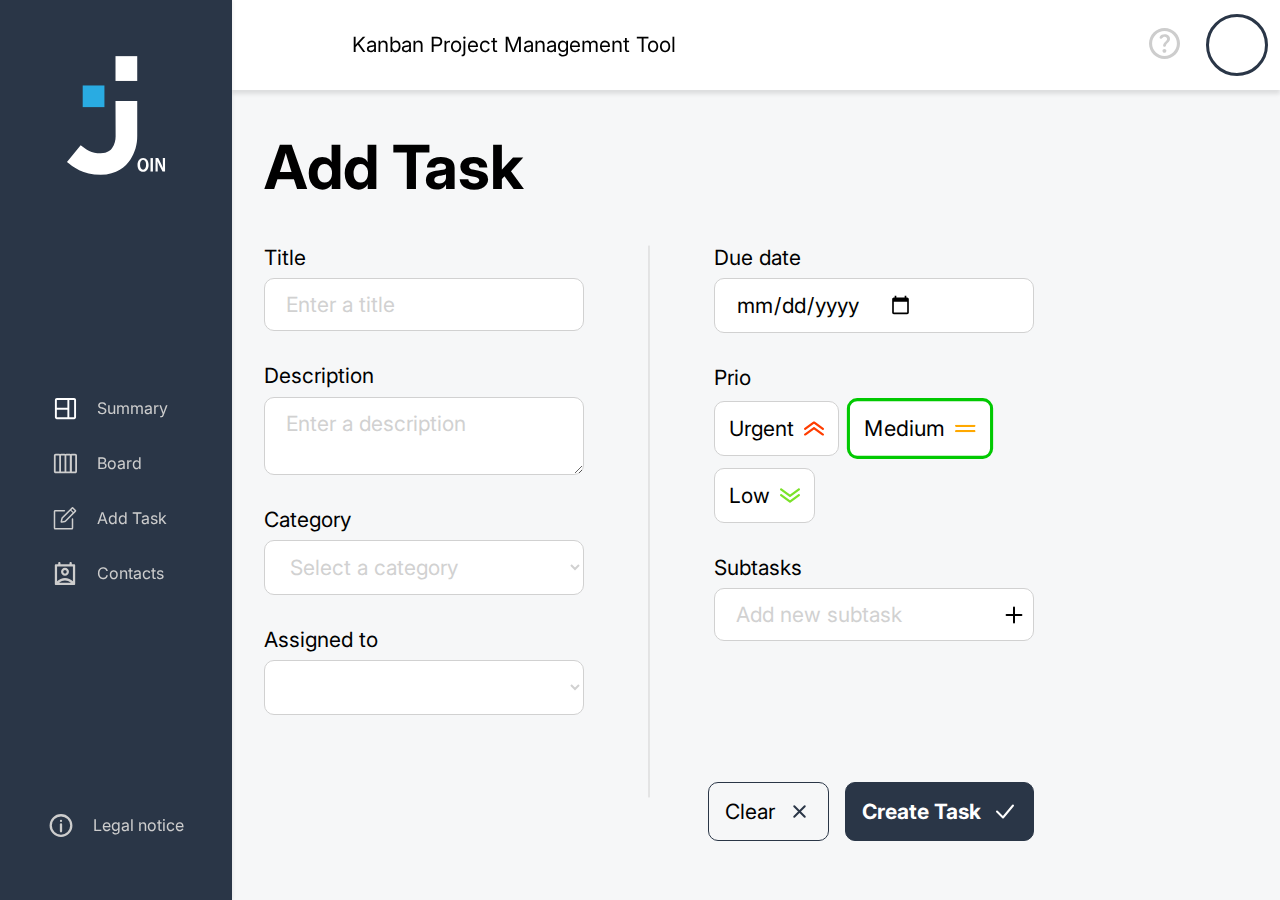
==== html/add_task.html @ 18fb6e86 "Initial commit" ====
<!DOCTYPE html>
<html lang="en">

<head>
    <meta charset="UTF-8">
    <meta name="viewport" content="width=device-width, initial-scale=1.0">
    <title>Join / Add Task</title>
    <link rel="stylesheet" href="../style/style.css">
    <link rel="stylesheet" href="../style/addTask.css">
    <link rel="shortcut icon" href="../assets/favicon/favicon_bright.ico" type="image/x-icon">
    <link rel="preconnect" href="https://fonts.googleapis.com">
    <link rel="preconnect" href="https://fonts.gstatic.com" crossorigin>
    <link href="https://fonts.googleapis.com/css2?family=Inter:wght@100;200;300;400;500;600;700;800;900&display=swap"
        rel="stylesheet">
</head>

<body onload="includeHtml(); initAddTask(); loadUserData()">
    <div w3-include-html="frame.html"></div>

    <div class="container-content">
        <div class="title-mobile">
            <span>Kanban Project Management Tool</span>
        </div>
        <h1 class="headline-menu">Add Task</h1>
        <form id="form_add_task" class="form-add-task" onsubmit="return false">
            <div class="left_side_desktop-add-task">

                <div class="container-input">
                    <span class="form-text-add-task">Title</span>
                    <input class="inputfield-add-task" type="text" required placeholder="Enter a title" name=""
                        id="title_form">
                </div>

                <div class="container-input">
                    <span class="form-text-add-task">Description</span>
                    <textarea class="inputfield-add-task" maxlength="200" placeholder="Enter a description" name=""
                        id="description_form"></textarea>
                </div>

                <div class="container-input">
                    <span class="form-text-add-task">Category</span>
                    <select class="inputfield-add-task" type="text" required name="" id="category_form">
                        <option value="" disabled selected>Select a category</option>
                        <option class="sales" value="sales">Sales</option>
                        <option class="marketing" value="marketing">Marketing</option>
                        <option class="accounting" value="accounting">Accounting</option>
                        <option class="development" value="development">Development</option>
                        <option class="purchase" value="purchase">Purchase</option>
                    </select>
                </div>

                <div class="container-input">
                    <span class="form-text-add-task">Assigned to</span>
                    <select oninput="addMember()" class="inputfield-add-task" type="text" required name=""
                        id="assignedTo_form">
                    </select>

                    <div class="" id="click_to_delete_text"></div>

                    <div class="selected-members-add-task" id="selected_members_add_task">

                    </div>
                </div>
            </div>

            <img class="line-icon-add-task" src="../assets/icons/vertical_line_addTask.svg" alt="">

            <div class="right_side_desktop-add-task">

                <div class="container-input">
                    <span class="form-text-add-task">Due date</span>
                    <input class="inputfield-add-task" type="date" required placeholder="dd/mm/yyyy" name=""
                        id="dueDate_form">
                </div>

                <div class="container-input">
                    <span class="form-text-add-task">Prio</span>

                    <div class="container-prio-btn-add-task">

                        <div id="prio_btn_urgent" class="prio-btn-add-task" onclick="setPrioValue('urgent')">
                            <span class="text-btn-prio-add-task">Urgent</span>
                            <img src="../assets/icons/icon_prio_high.svg" alt="">
                        </div>

                        <div id="prio_btn_medium" class="prio-btn-add-task prio-selected"
                            onclick="setPrioValue('medium')">
                            <span class="text-btn-prio-add-task">Medium</span>
                            <img src="../assets/icons/icon_prio_medium.svg" alt="">
                        </div>

                        <div id="prio_btn_low" class="prio-btn-add-task" onclick="setPrioValue('low')">
                            <span class="text-btn-prio-add-task">Low</span>
                            <img src="../assets/icons/icon_prio_low.svg" alt="">
                        </div>

                        <input required id="prio_hidden" type="hidden" value="medium">
                    </div>
                </div>

                <div class="container-input pos-relative">
                    <span class="form-text-add-task">Subtasks</span>
                    <input class="inputfield-add-task" maxlength="30" type="text" placeholder="Add new subtask" name=""
                        id="input_subtask">
                    <img onclick="addSubtask()" class="btn-plus-add-task" src="../assets/icons/icon_plus_dark.svg"
                        alt="">
                    <div class="container-subtasks" id="container_subtasks">

                    </div>
                </div>
            </div>

            <div class="btn-container-add-task">
                <button onclick="reset(); resetAssignedToArrays()" id="btn_clear_task" type="button" for
                    class="btn-clear">
                    <span>Clear</span>
                    <img src="../assets/icons/icon_cross_dark.svg" alt="">
                </button>

                <button onclick="addTask('todo')" class="btn-create-task">
                    <span>Create Task</span>
                    <img src="../assets/icons/icon_check_bright.svg" alt="">
                </button>

            </div>
        </form>

        <div class="container-pop-up-add-task d-none" id="container_pop_up_add_task">

        </div>
    </div>


    <script src="../script/frame.js"></script>
    <script src="../script/storage.js"></script>
    <script src="../script/addTask.js"></script>
    <script src="../script/contacts.js"></script>
    <script src="../script/templates.js"></script>
    <script src="../script/loadInitialsToFrame.js"></script>
</body>

</html>
---- style/style.css ----
html {
    font-family: 'Inter', sans-serif;
}


body {
    margin: 0;
    background-color: #F6F7F8;
}

.container-content {
    position: absolute;
    top: 90px;
    left: 232px;
}

.impressum,
.help {
    padding: 16px 32px;
    /*padding-left: 120px;
    padding-right: 16px;*/
}

.container-impressum,
.container-help {
    display: flex;
    justify-content: center;
    align-items: flex-start;
}

/* help-html */

.help h1 {
    font-size: 61px;
    font-family: 'Inter', sans-serif;
    font-weight: 700;
    line-height: 120%;
}

.help h2 {
    font-size: 27px;
    font-family: 'Inter', sans-serif;
    font-weight: 700;
    line-height: 120%;
}

.help p,
.help ol {
    font-size: 16px;
    font-family: 'Inter', sans-serif;
    line-height: 120%;
}



.arrow-back {
    position: absolute;
    top: 24px;
    right: 32px;
}

.title-mobile {
    font-size: 16px;
    font-family: 'Inter', sans-serif;
    line-height: 120%;
    padding-left: 33px;
    padding-top: 32px;
}

.headline-menu {
    padding-left: 32px;
    font-size: 61px;
    font-family: 'Inter', sans-serif;
    font-weight: 700;
    line-height: 120%;
    margin-block-start: 0.67em;
    margin-block-end: 0.67em;
}


.container-headline-summary {
    display: flex;
    align-items: center;
    justify-content: space-between;
    gap: 50px;
}

.container-headline-summary span {
    font-size: 27px;
    font-family: 'Inter', sans-serif;
    line-height: 120%;
    color: #2A3647;
}

.title-headline-desktop {
    display: flex;
    align-items: center;
    gap: 30px;
    justify-content: space-between;
}

.title-headline-mobile {
    display: flex;
    flex-direction: column-reverse;
    padding-left: 32px;
    align-items: flex-start;
    gap: 24px;

}


/* Add Task page */

.btn-create-mobile {
    z-index: 2;
    position: fixed;
    right: 24px;
    top: 24px;
}

.btn-create-mobile button:hover {
    cursor: pointer;
}

.btn-create-mobile button {
    display: flex;
    justify-content: center;
    align-items: center;
    height: 56px;
    gap: 10px;
    padding: 18px 10px;
    background-color: #2A3647;
    color: white;
    font-size: 21px;
    font-weight: 700;
    font-family: 'Inter', sans-serif;
    line-height: 120%;
    border-radius: 10px;
    border: none;
}







/* Scaling */

.scale_small:hover {
    scale: 1.02;
}

.scale_big:hover {
    scale: 1.05;
}




/* Responsive */


@media (max-width: 1050px) {
    .container-content {
        left: 0;
        top: 104px;
        padding-bottom: 120px;
    }

    .container-headline-summary {
        flex-direction: column;
        align-items: flex-start;
        gap: 8px;
    }

    .title-headline-desktop {
        display: none;
    }

    .headline-menu {
        font-size: 47px;
        margin-bottom: 8px;
        margin-top: 16px;
    }

    .impressum,
    .help {
        padding-left: 16px;
        text-align: center;
    }

    ol {
        text-align: left;
    }
}


@media (min-width: 1051px) {
    .title-mobile {
        display: none;
    }

    .title-headline-mobile {
        display: none;
    }

    .btn-create-mobile {
        display: none;
    }
    
    .container-content {
        height: calc(100vh - 90px);

    }

}
---- style/addTask.css ----
html {
    font-family: 'Inter', sans-serif;
}


.left_side_desktop-add-task {
    display: flex;
    flex-direction: column;
    gap: 32px;
    width: 25vw;
}

.right_side_desktop-add-task {
    display: flex;
    flex-direction: column;
    gap: 32px;
    width: 25vw;
}

.form-add-task {
    display: flex;
    align-items: flex-start;
    justify-content: space-between;
    padding-left: 32px;
    gap: 64px;
    max-width: fit-content;
    position: relative;
}

.form-text-add-task {
    font-size: 21px;
    font-family: 'Inter', sans-serif;
    font-style: normal;
    font-weight: 400;
    line-height: 120%;
}

.container-input {
    display: flex;
    flex-direction: column;
    align-items: flex-start;
    gap: 8px;
}

.inputfield-add-task {
    display: flex;
    padding: 13px 21px;
    align-items: center;
    gap: 10px;
    align-self: stretch;
    border-radius: 10px;
    border: 1px solid #D1D1D1;
    background: #FFF;
    font-size: 21px;
    font-family: 'Inter', sans-serif;
    font-style: normal;
    font-weight: 400;
    line-height: 120%;
}

.inputfield-add-task:focus {
    outline: none;
}

.inputfield-add-task::placeholder {
    font-size: 21px;
    font-family: 'Inter', sans-serif;
    font-style: normal;
    font-weight: 400;
    line-height: 120%;
    color: #D1D1D1;
}

textarea {
    resize: vertical;
    max-height: 200px;
}

select:required:invalid {
    color: #D1D1D1;
}

option[value=""][disabled] {
    display: none;
}

option {
    color: #000;
}

.container-prio-btn-add-task {
    display: flex;
    align-items: center;
    justify-content: flex-start;
    gap: 10px;
    flex-wrap: wrap;

}

.prio-btn-add-task {
    display: flex;
    align-items: center;
    justify-content: space-around;
    gap: 10px;
    border-radius: 10px;
    background-color: #FFF;
    padding: 14px 14px;
    border: 1px solid #D1D1D1;
}

.prio-btn-add-task:hover {
    cursor: pointer;
    scale: 1.03;
}

.prio-selected {
    border: 3px solid rgb(1, 201, 1);
    scale: 1.03;
}

.text-btn-prio-add-task {
    font-size: 21px;
    font-family: 'Inter', sans-serif;
    font-style: normal;
    font-weight: 400;
    line-height: 120%;
}

.btn-container-add-task {
    display: flex;
    align-items: center;
    justify-content: flex-end;
    gap: 16px;
    position: absolute;
    bottom: -75px;
    right: 0px;
    flex-wrap: wrap; padding-bottom: 32px;
}

.btn-create-task,
.btn-clear {
    display: flex;
    justify-content: space-around;
    align-items: center;
    gap: 12px;
    font-size: 21px;
    font-family: 'Inter', sans-serif;
    font-style: normal;
    font-weight: 700;
    line-height: 120%;
    border-radius: 10px;
    padding: 16px 16px;
    border: 1px solid #2A3647;
}

.btn-create-task:hover,
.btn-clear:hover {
    cursor: pointer;
    scale: 1.03;
}

.btn-create-task {
    background-color: #2A3647;
    color: #FFF;
}

.btn-clear {
    background-color: #F6F7F8;
    font-weight: normal;
}

.btn-clear:focus {
    outline: none;
}

.btn-plus-add-task {
    position: absolute;
    top: 48px;
    right: 8px;
}

.btn-plus-add-task:hover {
    cursor: pointer;
    scale: 1.3;
}

.pos-relative {
    position: relative;
}

.container-subtasks {
    display: flex;
    flex-direction: column;
}

.text-subtask {
    font-size: 21px;
    font-family: 'Inter', sans-serif;
    line-height: 120%;
    display: flex;
    justify-content: space-between;
    align-items: center;
    gap: 16px;
    padding: 4px 0;
}

.selected-members-add-task {
    display: flex;
    align-items: center;
    justify-content: flex-start;
    gap: 8px;
    flex-wrap: wrap;
}


.member-add-task {
    border-radius: 100%;
    padding: 20px;
    color: #FFF;
    width: 20px;
    height: 20px;
    display: flex;
    align-items: center;
    justify-content: center;
}

.member-add-task:hover {
    cursor: pointer;
    background: url(../assets/icons/icon_cross_dark.svg);
    background-position: center;
    background-size: cover;
    
}

.container-pop-up-add-task {
    display: flex;
    align-items: center;
    justify-content: center;
    position: fixed;
    bottom: 50%;
    right: 30%;
    left: 30%;
    z-index: 2000;
}


.pop-up-task-added {
    display: flex;
    align-items: center;
    justify-content: center;
    gap: 24px;
    border-radius: 20px;
    background-color: #2A3647;
    box-shadow: 0px 0px 4px 0px rgba(0, 0, 0, 0.15);
    padding: 20px 24px;   
}

.pop-up-task-added-text {
    font-family: 'Inter', sans-serif;
    font-size: 20px;
    font-style: normal;
    font-weight: 400;
    line-height: 120%;
    color: #FFF;
    white-space: nowrap;
}

.pop-up-task-added-img {
    width: 22px;
    height: 26px;
}





/* Colors for category */







/* Responsive */

@media (max-width: 1050px) {
    .form-add-task {
        flex-direction: column;
        padding-left: 0;
    }

    .line-icon-add-task {
        display: none;
    }

    .left_side_desktop-add-task,
    .right_side_desktop-add-task {
        width: 90vw;

    }

    .headline-menu,
    .title-mobile {
        padding-left: 0;
    }

    .btn-container-add-task {
        position: fixed;
        z-index: 2;
        right: 108px;
        height: 60px;
        top: 20px;
    }

    .container-pop-up-add-task {
        left: 5%;
        right: 5%;
    }

    .container-content {
        display: flex;
        flex-direction: column;
        align-items: center;
        width: 100%;
    }

}

@media (max-width: 500px) {
    .btn-container-add-task {
        scale: 0.6;
        right: 48px;
        top: 16px;
    }
}

@media (max-width: 381px) {
    .btn-container-add-task {
        top: -5px;
        right: 56px;
    }
}
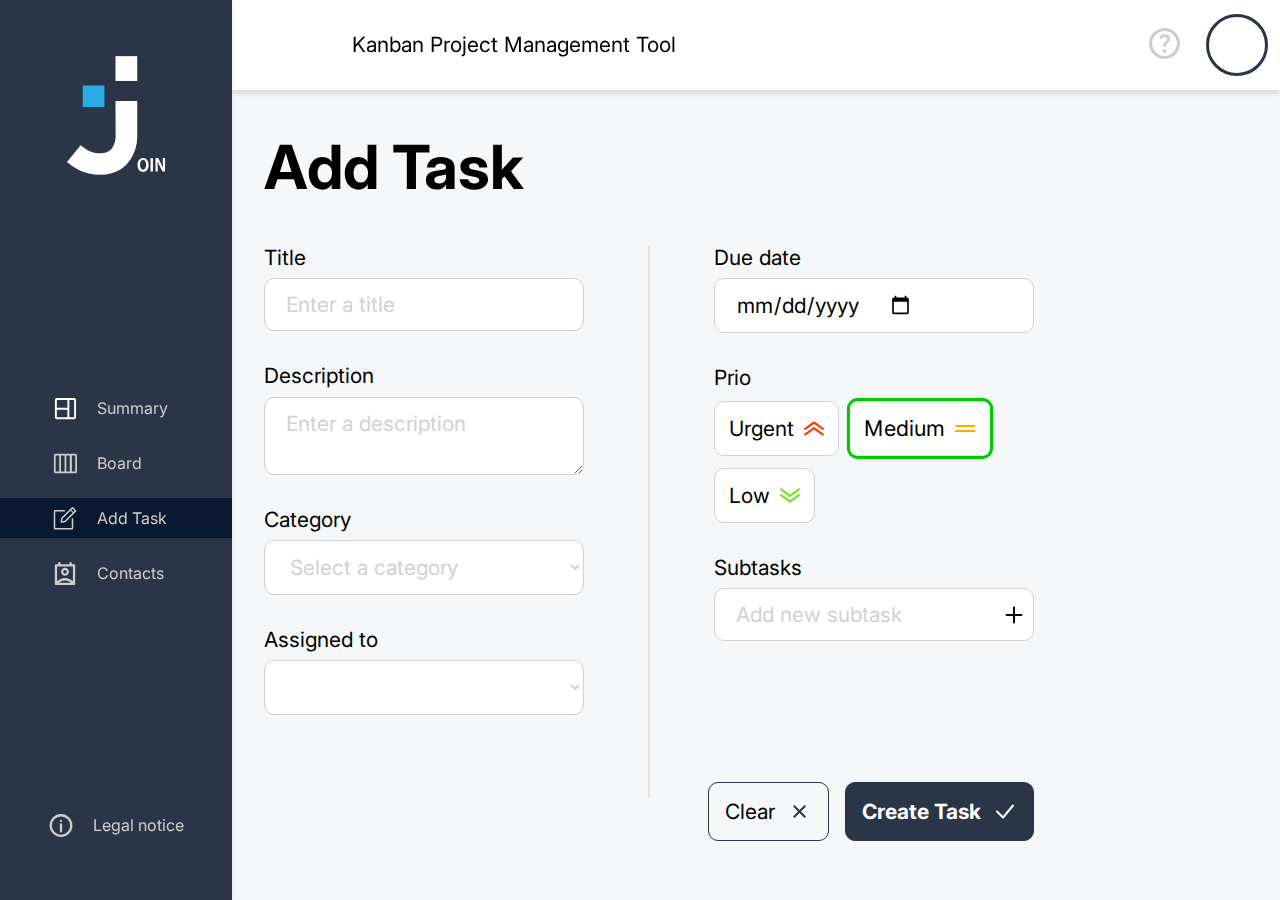
==== commit a1e00c7d: "navbar marking" ====
--- a/html/add_task.html
+++ b/html/add_task.html
@@ -14,7 +14,7 @@
         rel="stylesheet">
 </head>
 
-<body onload="includeHtml(); initAddTask(); loadUserData()">
+<body onload="includeHtml(); initAddTask(); loadUserData(); markShortcut('navbar_add_task', 'navbar_add_task_mobile')">
     <div w3-include-html="frame.html"></div>
 
     <div class="container-content">
